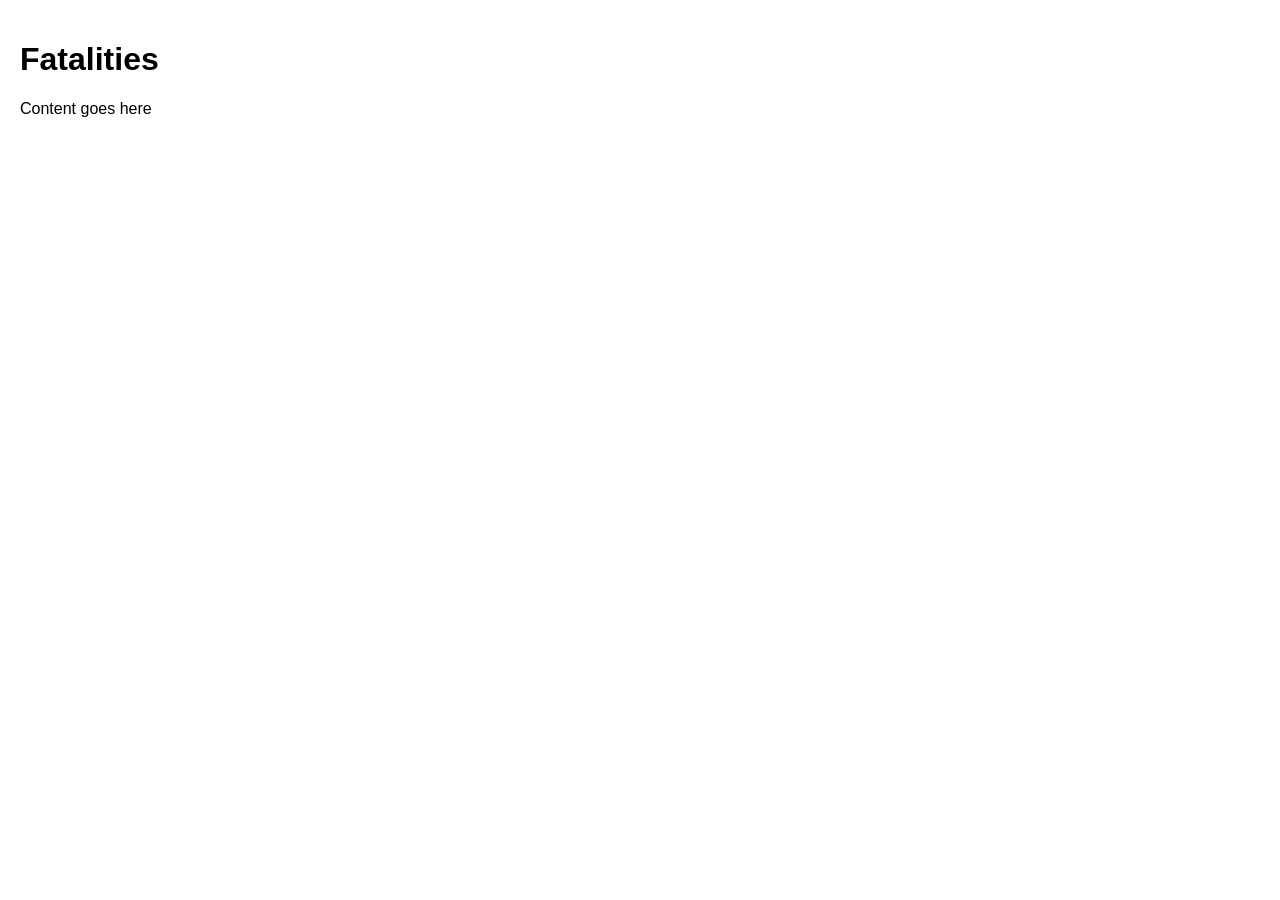
==== history/fatalities.html @ 0e0101b3 "Working on timeline" ====
<!DOCTYPE html>
<html lang="en">
<head>
    <meta charset="UTF-8">
    <meta name="viewport" content="width=device-width, initial-scale=1.0">
    <title>Fatalities</title>
    <style>
        body {
            font-family: Arial, sans-serif;
            margin: 0;
            padding: 20px;
        }
    </style>
</head>
<body>
    <h1>Fatalities</h1>
    <p>Content goes here</p>
</body>
</html>
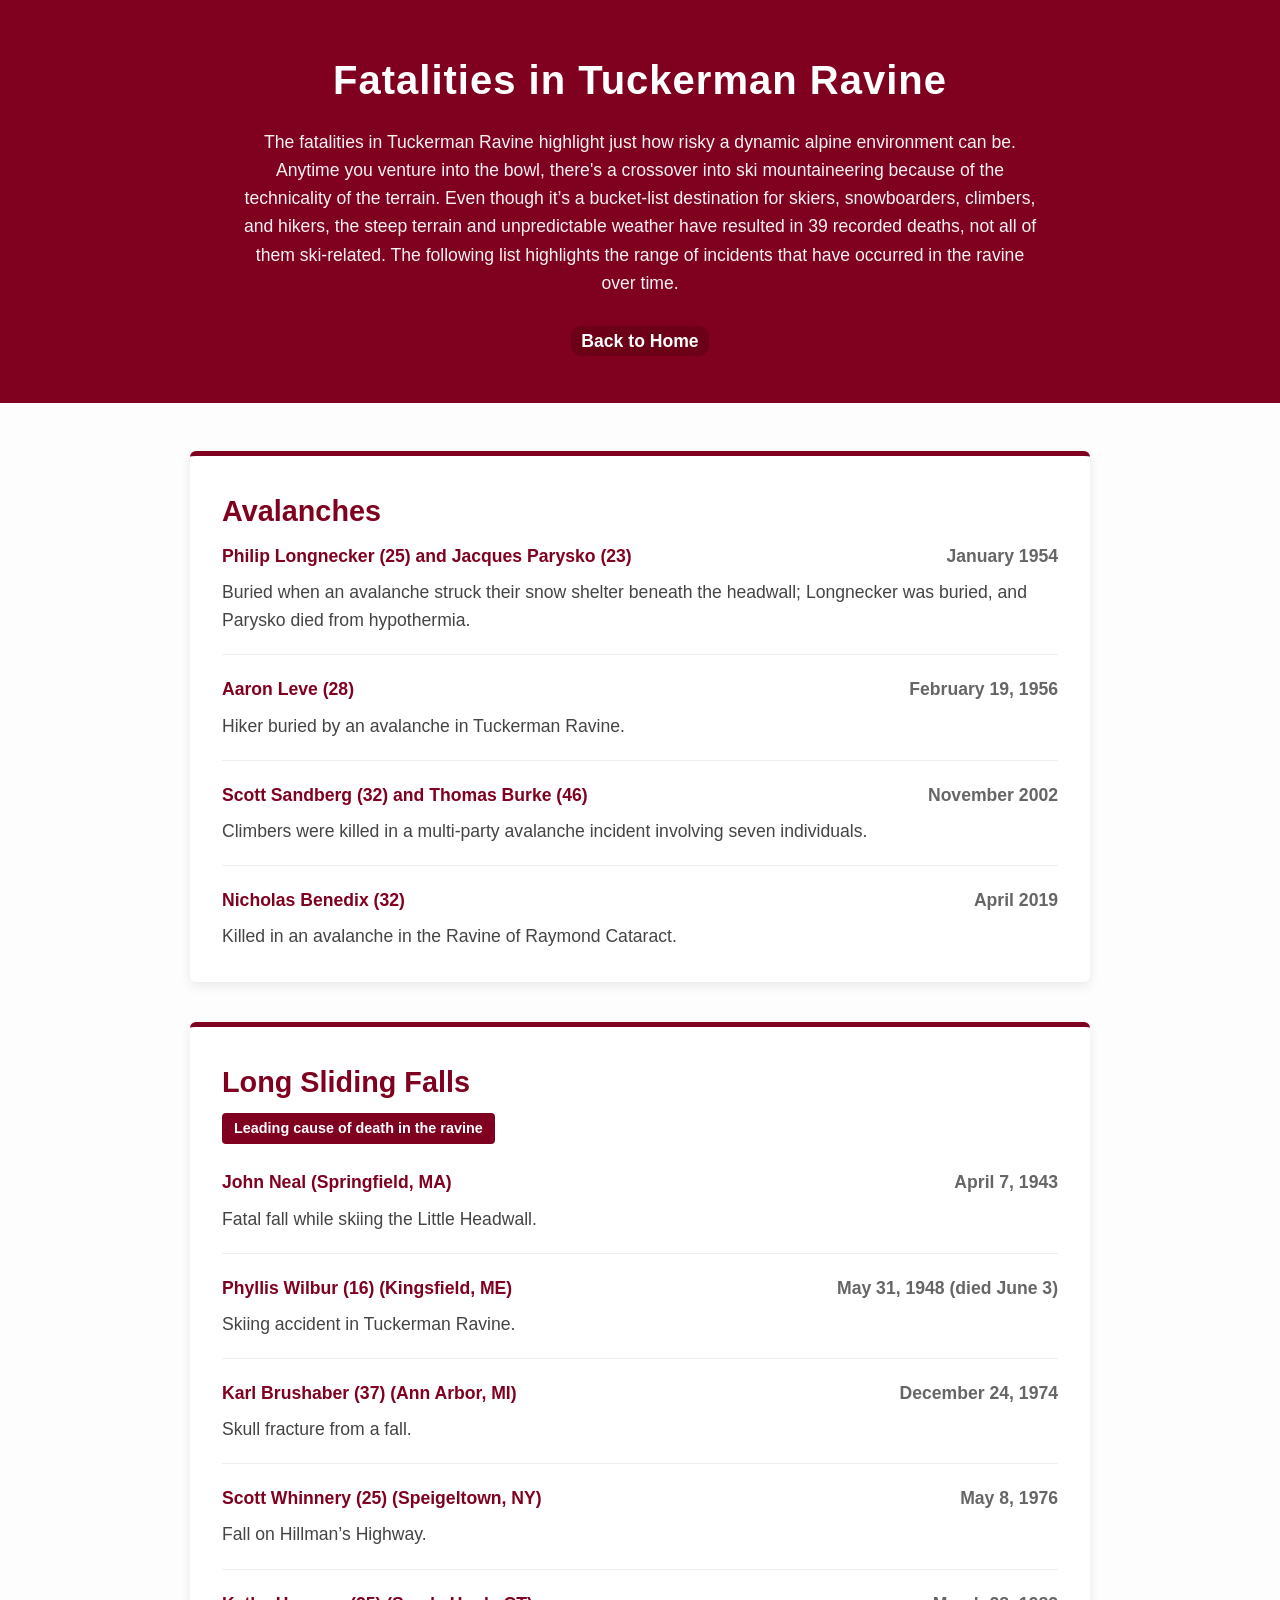
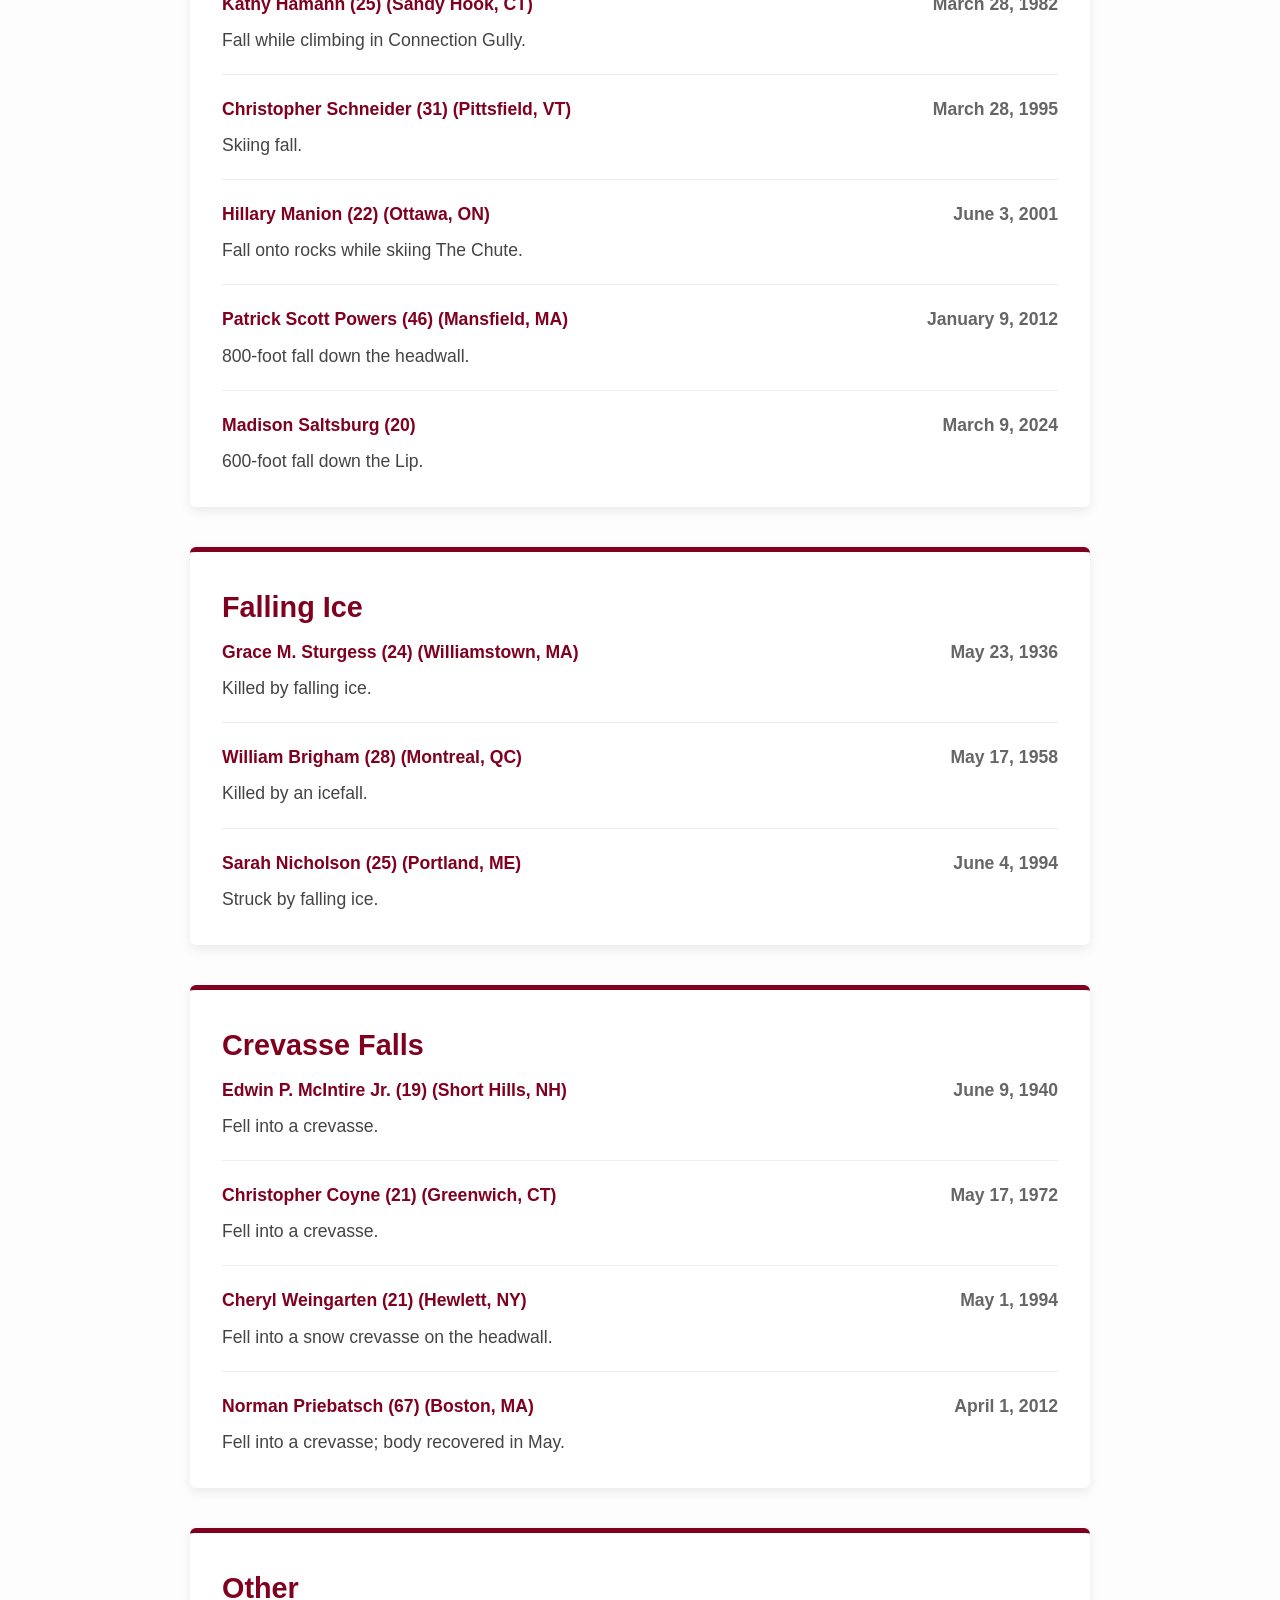
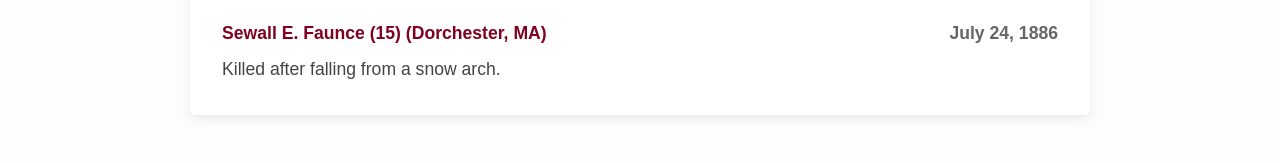
==== commit e0fdae65: "fatalities section complete" ====
--- a/history/fatalities.html
+++ b/history/fatalities.html
@@ -3,17 +3,341 @@
 <head>
     <meta charset="UTF-8">
     <meta name="viewport" content="width=device-width, initial-scale=1.0">
-    <title>Fatalities</title>
+    <title>Fatalities in Tuckerman Ravine</title>
     <style>
+        :root {
+            --primary-color: #800020;
+            --text-light: #ffffff;
+            --text-dark: #333333;
+            --bg-page: #fdfdfd;
+            --bg-card: #ffffff;
+            --border-light: #eeeeee;
+        }
+
         body {
-            font-family: Arial, sans-serif;
+            font-family: -apple-system, BlinkMacSystemFont, "Segoe UI", Roboto, Helvetica, Arial, sans-serif;
+            background-color: var(--bg-page);
+            color: var(--text-dark);
+            line-height: 1.6;
             margin: 0;
-            padding: 20px;
+            padding: 0;
+        }
+        .backDiv {
+            margin-top: 30px;
+        }
+        
+        #backButton {
+            color:white;
+            text-decoration: none;    
+            padding: 5px 10px 5px 10px;
+            border-radius: 10px;
+            background-color: #6B0017;
+            font-size: 1.1rem;
+            font-weight: 600;
+        }
+
+        #backButton:hover {
+            background-color: rgba(0, 0, 0, .3);
+        }
+
+        header {
+            background-color: var(--primary-color);
+            color: var(--text-light);
+            padding: 3rem 1.5rem;
+            text-align: center;
+        }
+
+        header h1 {
+            margin: 0 0 1rem 0;
+            font-size: 2.5rem;
+            letter-spacing: 1px;
+        }
+
+        header p {
+            max-width: 800px;
+            margin: 0 auto;
+            font-size: 1.1rem;
+            opacity: 0.95;
+        }
+
+        main {
+            max-width: 900px;
+            margin: 3rem auto;
+            padding: 0 1.5rem;
+        }
+
+        .category-card {
+            background-color: var(--bg-card);
+            border-top: 5px solid var(--primary-color);
+            border-radius: 6px;
+            box-shadow: 0 4px 12px rgba(0, 0, 0, 0.08);
+            margin-bottom: 2.5rem;
+            padding: 2rem;
+        }
+
+        .category-card h2 {
+            color: var(--primary-color);
+            margin-top: 0;
+            margin-bottom: 0.5rem;
+            font-size: 1.8rem;
+        }
+
+        .subtitle {
+            display: inline-block;
+            background-color: var(--primary-color);
+            color: var(--text-light);
+            padding: 0.25rem 0.75rem;
+            border-radius: 4px;
+            font-size: 0.9rem;
+            font-weight: 600;
+            margin-bottom: 1.5rem;
+        }
+
+        ul {
+            list-style-type: none;
+            padding: 0;
+            margin: 0;
+        }
+
+        li {
+            padding-bottom: 1.25rem;
+            margin-bottom: 1.25rem;
+            border-bottom: 1px solid var(--border-light);
+        }
+
+        li:last-child {
+            padding-bottom: 0;
+            margin-bottom: 0;
+            border-bottom: none;
+        }
+
+        .victim-header {
+            display: flex;
+            flex-wrap: wrap;
+            justify-content: space-between;
+            align-items: baseline;
+            margin-bottom: 0.5rem;
+        }
+
+        .victim-name {
+            font-weight: 700;
+            font-size: 1.1rem;
+            color: var(--primary-color);
+        }
+
+        .victim-date {
+            font-size: 1.1rem;
+            color: #666;
+            font-weight: 600;
+            
+        }
+
+        .incident-desc {
+            margin: 0;
+            color: #444;
+            font-size: 1.1rem;  
+        }
+        
+        /* Responsive adjustments */
+        @media (max-width: 600px) {
+            .victim-header {
+                flex-direction: column;
+            }
+            .victim-date {
+                margin-top: 0.25rem;
+            }
         }
     </style>
 </head>
 <body>
-    <h1>Fatalities</h1>
-    <p>Content goes here</p>
+
+    <header>
+        <h1>Fatalities in Tuckerman Ravine</h1>
+        <p>The fatalities in Tuckerman Ravine highlight just how risky a dynamic alpine environment can be. Anytime you venture into the bowl, there's a crossover into ski mountaineering because of the technicality of the terrain. Even though it’s a bucket-list destination for skiers, snowboarders, climbers, and hikers, the steep terrain and unpredictable weather have resulted in 39 recorded deaths, not all of them ski-related. The following list highlights the range of incidents that have occurred in the ravine over time.</p>
+        <div class="backDiv">
+            <a id="backButton" href="../index.html">Back to Home</a>
+        </div>
+    </header>
+
+    <main>
+        <section class="category-card">
+            <h2>Avalanches</h2>
+            <ul>
+                <li>
+                    <div class="victim-header">
+                        <span class="victim-name">Philip Longnecker (25) and Jacques Parysko (23)</span>
+                        <span class="victim-date">January 1954</span>
+                    </div>
+                    <p class="incident-desc">Buried when an avalanche struck their snow shelter beneath the headwall; Longnecker was buried, and Parysko died from hypothermia.</p>
+                </li>
+                <li>
+                    <div class="victim-header">
+                        <span class="victim-name">Aaron Leve (28)</span>
+                        <span class="victim-date">February 19, 1956</span>
+                    </div>
+                    <p class="incident-desc">Hiker buried by an avalanche in Tuckerman Ravine.</p>
+                </li>
+                <li>
+                    <div class="victim-header">
+                        <span class="victim-name">Scott Sandberg (32) and Thomas Burke (46)</span>
+                        <span class="victim-date">November 2002</span>
+                    </div>
+                    <p class="incident-desc">Climbers were killed in a multi-party avalanche incident involving seven individuals.</p>
+                </li>
+                <li>
+                    <div class="victim-header">
+                        <span class="victim-name">Nicholas Benedix (32)</span>
+                        <span class="victim-date">April 2019</span>
+                    </div>
+                    <p class="incident-desc">Killed in an avalanche in the Ravine of Raymond Cataract.</p>
+                </li>
+            </ul>
+        </section>
+
+        <section class="category-card">
+            <h2>Long Sliding Falls</h2>
+            <span class="subtitle">Leading cause of death in the ravine</span>
+            <ul>
+                <li>
+                    <div class="victim-header">
+                        <span class="victim-name">John Neal (Springfield, MA)</span>
+                        <span class="victim-date">April 7, 1943</span>
+                    </div>
+                    <p class="incident-desc">Fatal fall while skiing the Little Headwall.</p>
+                </li>
+                <li>
+                    <div class="victim-header">
+                        <span class="victim-name">Phyllis Wilbur (16) (Kingsfield, ME)</span>
+                        <span class="victim-date">May 31, 1948 (died June 3)</span>
+                    </div>
+                    <p class="incident-desc">Skiing accident in Tuckerman Ravine.</p>
+                </li>
+                <li>
+                    <div class="victim-header">
+                        <span class="victim-name">Karl Brushaber (37) (Ann Arbor, MI)</span>
+                        <span class="victim-date">December 24, 1974</span>
+                    </div>
+                    <p class="incident-desc">Skull fracture from a fall.</p>
+                </li>
+                <li>
+                    <div class="victim-header">
+                        <span class="victim-name">Scott Whinnery (25) (Speigeltown, NY)</span>
+                        <span class="victim-date">May 8, 1976</span>
+                    </div>
+                    <p class="incident-desc">Fall on Hillman’s Highway.</p>
+                </li>
+                <li>
+                    <div class="victim-header">
+                        <span class="victim-name">Kathy Hamann (25) (Sandy Hook, CT)</span>
+                        <span class="victim-date">March 28, 1982</span>
+                    </div>
+                    <p class="incident-desc">Fall while climbing in Connection Gully.</p>
+                </li>
+                <li>
+                    <div class="victim-header">
+                        <span class="victim-name">Christopher Schneider (31) (Pittsfield, VT)</span>
+                        <span class="victim-date">March 28, 1995</span>
+                    </div>
+                    <p class="incident-desc">Skiing fall.</p>
+                </li>
+                <li>
+                    <div class="victim-header">
+                        <span class="victim-name">Hillary Manion (22) (Ottawa, ON)</span>
+                        <span class="victim-date">June 3, 2001</span>
+                    </div>
+                    <p class="incident-desc">Fall onto rocks while skiing The Chute.</p>
+                </li>
+                <li>
+                    <div class="victim-header">
+                        <span class="victim-name">Patrick Scott Powers (46) (Mansfield, MA)</span>
+                        <span class="victim-date">January 9, 2012</span>
+                    </div>
+                    <p class="incident-desc">800-foot fall down the headwall.</p>
+                </li>
+                <li>
+                    <div class="victim-header">
+                        <span class="victim-name">Madison Saltsburg (20)</span>
+                        <span class="victim-date">March 9, 2024</span>
+                    </div>
+                    <p class="incident-desc">600-foot fall down the Lip.</p>
+                </li>
+            </ul>
+        </section>
+
+        <section class="category-card">
+            <h2>Falling Ice</h2>
+            <ul>
+                <li>
+                    <div class="victim-header">
+                        <span class="victim-name">Grace M. Sturgess (24) (Williamstown, MA)</span>
+                        <span class="victim-date">May 23, 1936</span>
+                    </div>
+                    <p class="incident-desc">Killed by falling ice.</p>
+                </li>
+                <li>
+                    <div class="victim-header">
+                        <span class="victim-name">William Brigham (28) (Montreal, QC)</span>
+                        <span class="victim-date">May 17, 1958</span>
+                    </div>
+                    <p class="incident-desc">Killed by an icefall.</p>
+                </li>
+                <li>
+                    <div class="victim-header">
+                        <span class="victim-name">Sarah Nicholson (25) (Portland, ME)</span>
+                        <span class="victim-date">June 4, 1994</span>
+                    </div>
+                    <p class="incident-desc">Struck by falling ice.</p>
+                </li>
+            </ul>
+        </section>
+
+        <section class="category-card">
+            <h2>Crevasse Falls</h2>
+            <ul>
+                <li>
+                    <div class="victim-header">
+                        <span class="victim-name">Edwin P. McIntire Jr. (19) (Short Hills, NH)</span>
+                        <span class="victim-date">June 9, 1940</span>
+                    </div>
+                    <p class="incident-desc">Fell into a crevasse.</p>
+                </li>
+                <li>
+                    <div class="victim-header">
+                        <span class="victim-name">Christopher Coyne (21) (Greenwich, CT)</span>
+                        <span class="victim-date">May 17, 1972</span>
+                    </div>
+                    <p class="incident-desc">Fell into a crevasse.</p>
+                </li>
+                <li>
+                    <div class="victim-header">
+                        <span class="victim-name">Cheryl Weingarten (21) (Hewlett, NY)</span>
+                        <span class="victim-date">May 1, 1994</span>
+                    </div>
+                    <p class="incident-desc">Fell into a snow crevasse on the headwall.</p>
+                </li>
+                <li>
+                    <div class="victim-header">
+                        <span class="victim-name">Norman Priebatsch (67) (Boston, MA)</span>
+                        <span class="victim-date">April 1, 2012</span>
+                    </div>
+                    <p class="incident-desc">Fell into a crevasse; body recovered in May.</p>
+                </li>
+            </ul>
+        </section>
+
+        <section class="category-card">
+            <h2>Other</h2>
+            <ul>
+                <li>
+                    <div class="victim-header">
+                        <span class="victim-name">Sewall E. Faunce (15) (Dorchester, MA)</span>
+                        <span class="victim-date">July 24, 1886</span>
+                    </div>
+                    <p class="incident-desc">Killed after falling from a snow arch.</p>
+                </li>
+            </ul>
+        </section>
+    </main>
+
 </body>
 </html>
